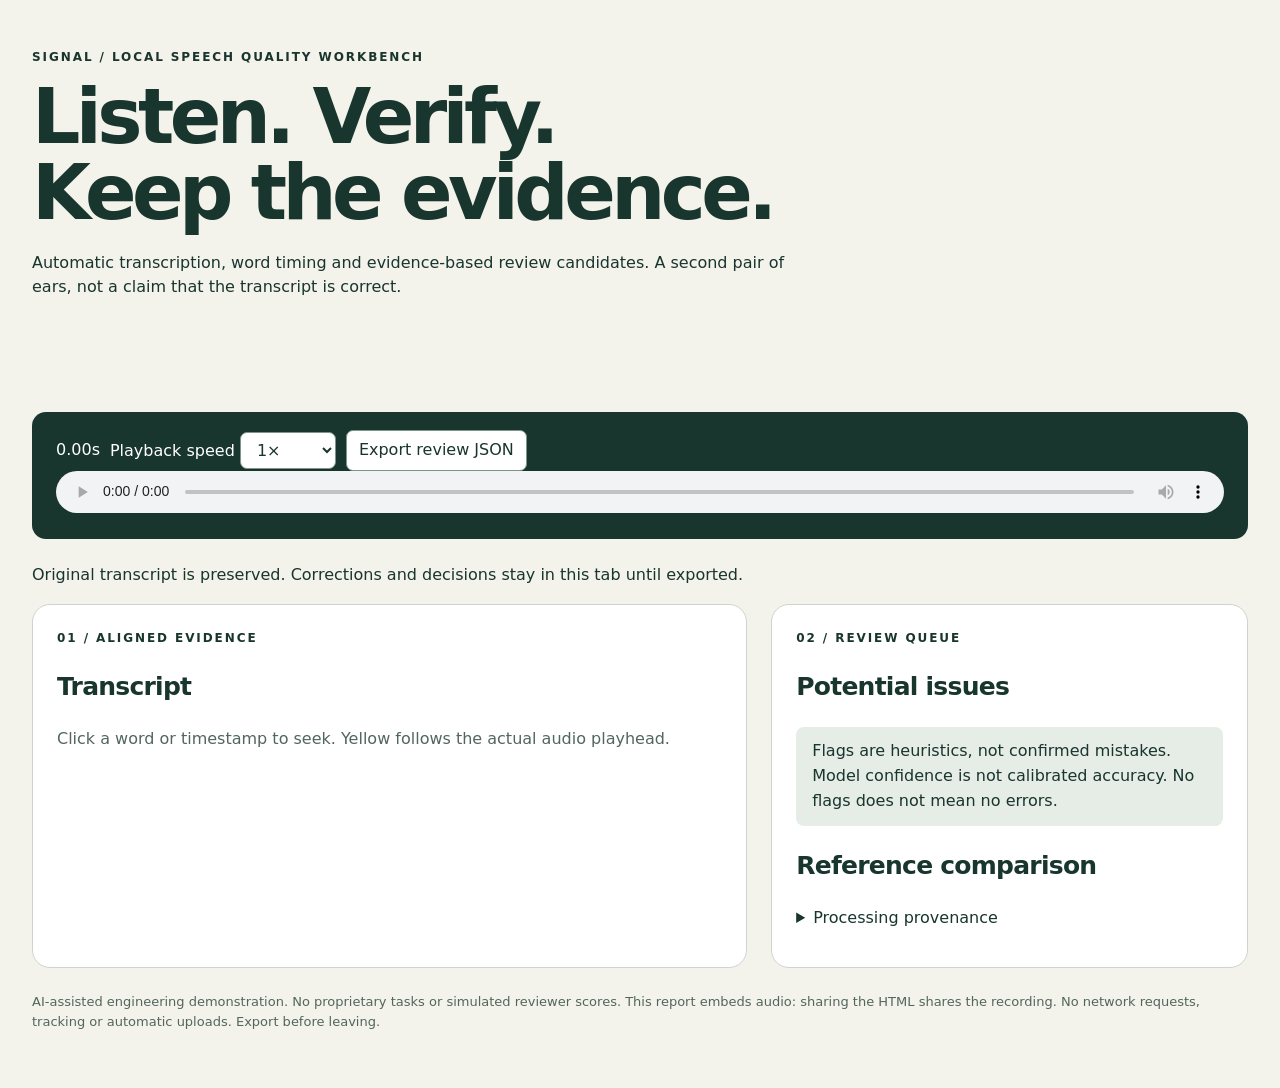
==== tools/speech-qa/speechqa/report.html @ 75f37c74 "Add Signal local speech QA with real ASR, evidence checks, playback and tested review export" ====
<!doctype html><html lang="en"><head><meta charset="utf-8"><meta name="viewport" content="width=device-width,initial-scale=1"><title>Signal / Speech QA</title><style>
:root{color-scheme:light;--ink:#18352e;--muted:#52665e;--paper:#f3f2eb;--line:#ccd5ce;--accent:#d3ee6f}*{box-sizing:border-box}body{margin:0;background:var(--paper);color:var(--ink);font:16px/1.55 system-ui,sans-serif}header,main{max-width:1280px;margin:auto;padding:32px}header{padding-top:48px}h1{font-size:clamp(40px,6vw,76px);letter-spacing:-.06em;line-height:1;margin:12px 0 20px}h2{font-size:25px;letter-spacing:-.03em}p{max-width:75ch}.eyebrow{font-size:12px;letter-spacing:.16em;font-weight:750;text-transform:uppercase}.muted,small{color:var(--muted)}.grid{display:grid;grid-template-columns:minmax(0,1.5fr) minmax(280px,1fr);gap:24px}.panel{background:#fff;border:1px solid var(--line);border-radius:18px;padding:24px;min-width:0}.player{position:sticky;top:0;z-index:2;background:var(--ink);color:white;padding:18px 24px;border-radius:14px;margin-bottom:24px}audio{width:100%;height:42px}.segment{padding:20px 0;border-top:1px solid var(--line)}button,select{font:inherit;border:1px solid #7f9588;border-radius:7px;padding:7px 12px;color:var(--ink);background:white;cursor:pointer}button:hover{background:var(--accent)}button:focus-visible,textarea:focus-visible,select:focus-visible{outline:3px solid #3d7765;outline-offset:3px}.word{border:0;padding:2px 3px;background:transparent;border-radius:3px}.word.active{background:var(--accent);box-shadow:0 2px var(--ink)}textarea{font:inherit;width:100%;padding:10px;border:1px solid #94a499;border-radius:7px;min-height:78px}.flag{border-top:1px solid var(--line);padding:18px 0}.badge{font-size:12px;background:#f4dfba;padding:4px 7px;border-radius:4px}.toolbar{display:flex;gap:10px;flex-wrap:wrap;align-items:center}.summary{display:flex;gap:28px;margin:24px 0;flex-wrap:wrap}.summary strong{font-size:30px;display:block}.note{padding:12px 16px;background:#e6ece6;border-radius:8px}footer{padding:24px 0;color:var(--muted);font-size:13px}#status{min-height:24px}details{margin:12px 0}pre{white-space:pre-wrap;overflow-wrap:anywhere;font-size:12px}@media(max-width:800px){.grid{grid-template-columns:1fr}header,main{padding:20px}.panel{padding:18px}}
</style></head><body><header><div class="eyebrow">Signal / Local speech quality workbench</div><h1>Listen. Verify.<br>Keep the evidence.</h1><p>Automatic transcription, word timing and evidence-based review candidates. A second pair of ears, not a claim that the transcript is correct.</p><div id="summary" class="summary"></div><p class="muted" id="model"></p></header><main><div class="player"><div class="toolbar"><span id="clock">0.00s</span><label>Playback speed <select id="speed"><option value=".75">0.75×</option><option value="1" selected>1×</option><option value="1.5">1.5×</option></select></label><button id="export">Export review JSON</button></div><audio id="audio" controls preload="metadata" src="AUDIO_PAYLOAD"></audio></div><p id="status" role="status">Original transcript is preserved. Corrections and decisions stay in this tab until exported.</p><div class="grid"><section class="panel"><div class="eyebrow">01 / Aligned evidence</div><h2>Transcript</h2><p class="muted">Click a word or timestamp to seek. Yellow follows the actual audio playhead.</p><div id="transcript"></div></section><aside class="panel"><div class="eyebrow">02 / Review queue</div><h2>Potential issues</h2><p class="note">Flags are heuristics, not confirmed mistakes. Model confidence is not calibrated accuracy. No flags does not mean no errors.</p><div id="flags"></div><h2>Reference comparison</h2><div id="reference"></div><details><summary>Processing provenance</summary><pre id="provenance"></pre></details></aside></div><footer>AI-assisted engineering demonstration. No proprietary tasks or simulated reviewer scores. This report embeds audio: sharing the HTML shares the recording. No network requests, tracking or automatic uploads. Export before leaving.</footer></main><script type="application/json" id="data">DATA_PAYLOAD</script><script>SCRIPT_PAYLOAD</script></body></html>
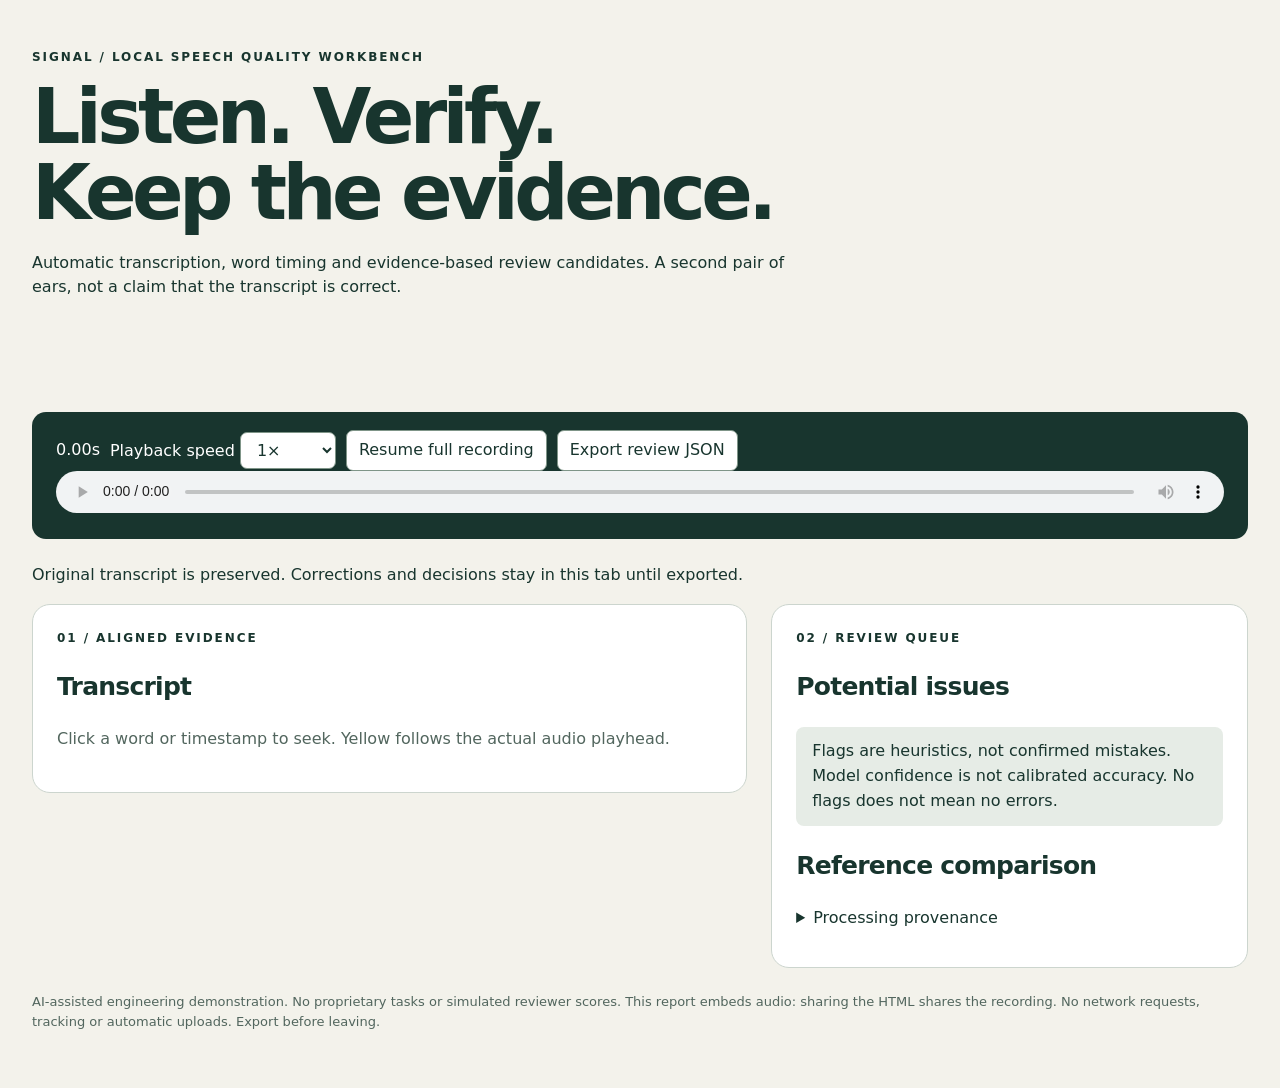
==== commit 16b62cb5: "Link transcript differences to conservative audio evidence and playable context" ====
--- a/tools/speech-qa/speechqa/report.html
+++ b/tools/speech-qa/speechqa/report.html
@@ -1,3 +1,3 @@
 <!doctype html><html lang="en"><head><meta charset="utf-8"><meta name="viewport" content="width=device-width,initial-scale=1"><title>Signal / Speech QA</title><style>
-:root{color-scheme:light;--ink:#18352e;--muted:#52665e;--paper:#f3f2eb;--line:#ccd5ce;--accent:#d3ee6f}*{box-sizing:border-box}body{margin:0;background:var(--paper);color:var(--ink);font:16px/1.55 system-ui,sans-serif}header,main{max-width:1280px;margin:auto;padding:32px}header{padding-top:48px}h1{font-size:clamp(40px,6vw,76px);letter-spacing:-.06em;line-height:1;margin:12px 0 20px}h2{font-size:25px;letter-spacing:-.03em}p{max-width:75ch}.eyebrow{font-size:12px;letter-spacing:.16em;font-weight:750;text-transform:uppercase}.muted,small{color:var(--muted)}.grid{display:grid;grid-template-columns:minmax(0,1.5fr) minmax(280px,1fr);gap:24px}.panel{background:#fff;border:1px solid var(--line);border-radius:18px;padding:24px;min-width:0}.player{position:sticky;top:0;z-index:2;background:var(--ink);color:white;padding:18px 24px;border-radius:14px;margin-bottom:24px}audio{width:100%;height:42px}.segment{padding:20px 0;border-top:1px solid var(--line)}button,select{font:inherit;border:1px solid #7f9588;border-radius:7px;padding:7px 12px;color:var(--ink);background:white;cursor:pointer}button:hover{background:var(--accent)}button:focus-visible,textarea:focus-visible,select:focus-visible{outline:3px solid #3d7765;outline-offset:3px}.word{border:0;padding:2px 3px;background:transparent;border-radius:3px}.word.active{background:var(--accent);box-shadow:0 2px var(--ink)}textarea{font:inherit;width:100%;padding:10px;border:1px solid #94a499;border-radius:7px;min-height:78px}.flag{border-top:1px solid var(--line);padding:18px 0}.badge{font-size:12px;background:#f4dfba;padding:4px 7px;border-radius:4px}.toolbar{display:flex;gap:10px;flex-wrap:wrap;align-items:center}.summary{display:flex;gap:28px;margin:24px 0;flex-wrap:wrap}.summary strong{font-size:30px;display:block}.note{padding:12px 16px;background:#e6ece6;border-radius:8px}footer{padding:24px 0;color:var(--muted);font-size:13px}#status{min-height:24px}details{margin:12px 0}pre{white-space:pre-wrap;overflow-wrap:anywhere;font-size:12px}@media(max-width:800px){.grid{grid-template-columns:1fr}header,main{padding:20px}.panel{padding:18px}}
-</style></head><body><header><div class="eyebrow">Signal / Local speech quality workbench</div><h1>Listen. Verify.<br>Keep the evidence.</h1><p>Automatic transcription, word timing and evidence-based review candidates. A second pair of ears, not a claim that the transcript is correct.</p><div id="summary" class="summary"></div><p class="muted" id="model"></p></header><main><div class="player"><div class="toolbar"><span id="clock">0.00s</span><label>Playback speed <select id="speed"><option value=".75">0.75×</option><option value="1" selected>1×</option><option value="1.5">1.5×</option></select></label><button id="export">Export review JSON</button></div><audio id="audio" controls preload="metadata" src="AUDIO_PAYLOAD"></audio></div><p id="status" role="status">Original transcript is preserved. Corrections and decisions stay in this tab until exported.</p><div class="grid"><section class="panel"><div class="eyebrow">01 / Aligned evidence</div><h2>Transcript</h2><p class="muted">Click a word or timestamp to seek. Yellow follows the actual audio playhead.</p><div id="transcript"></div></section><aside class="panel"><div class="eyebrow">02 / Review queue</div><h2>Potential issues</h2><p class="note">Flags are heuristics, not confirmed mistakes. Model confidence is not calibrated accuracy. No flags does not mean no errors.</p><div id="flags"></div><h2>Reference comparison</h2><div id="reference"></div><details><summary>Processing provenance</summary><pre id="provenance"></pre></details></aside></div><footer>AI-assisted engineering demonstration. No proprietary tasks or simulated reviewer scores. This report embeds audio: sharing the HTML shares the recording. No network requests, tracking or automatic uploads. Export before leaving.</footer></main><script type="application/json" id="data">DATA_PAYLOAD</script><script>SCRIPT_PAYLOAD</script></body></html>
+:root{color-scheme:light;--ink:#18352e;--muted:#52665e;--paper:#f3f2eb;--line:#ccd5ce;--accent:#d3ee6f}*{box-sizing:border-box}body{margin:0;background:var(--paper);color:var(--ink);font:16px/1.55 system-ui,sans-serif}header,main{max-width:1280px;margin:auto;padding:32px}header{padding-top:48px}h1{font-size:clamp(40px,6vw,76px);letter-spacing:-.06em;line-height:1;margin:12px 0 20px}h2{font-size:25px;letter-spacing:-.03em}p{max-width:75ch}.eyebrow{font-size:12px;letter-spacing:.16em;font-weight:750;text-transform:uppercase}.muted,small{color:var(--muted)}.grid{align-items:start;display:grid;grid-template-columns:minmax(0,1.5fr) minmax(280px,1fr);gap:24px}.panel{background:#fff;border:1px solid var(--line);border-radius:18px;padding:24px;min-width:0}.player{position:sticky;top:0;z-index:2;background:var(--ink);color:white;padding:18px 24px;border-radius:14px;margin-bottom:24px}audio{width:100%;height:42px}.segment{padding:20px 0;border-top:1px solid var(--line)}button,select{font:inherit;border:1px solid #7f9588;border-radius:7px;padding:7px 12px;color:var(--ink);background:white;cursor:pointer}button:hover{background:var(--accent)}button:focus-visible,textarea:focus-visible,select:focus-visible{outline:3px solid #3d7765;outline-offset:3px}.word{border:0;padding:2px 3px;background:transparent;border-radius:3px}.word.active{background:var(--accent);box-shadow:0 2px var(--ink)}textarea{font:inherit;width:100%;padding:10px;border:1px solid #94a499;border-radius:7px;min-height:78px}.flag{border-top:1px solid var(--line);padding:18px 0}.badge{font-size:12px;background:#f4dfba;padding:4px 7px;border-radius:4px}.toolbar{display:flex;gap:10px;flex-wrap:wrap;align-items:center}.summary{display:flex;gap:28px;margin:24px 0;flex-wrap:wrap}.summary strong{font-size:30px;display:block}.note{padding:12px 16px;background:#e6ece6;border-radius:8px}footer{padding:24px 0;color:var(--muted);font-size:13px}#status{min-height:24px}details{margin:12px 0}pre{white-space:pre-wrap;overflow-wrap:anywhere;font-size:12px}@media(max-width:800px){.grid{grid-template-columns:1fr}header,main{padding:20px}.panel{padding:18px}}
+</style></head><body><header><div class="eyebrow">Signal / Local speech quality workbench</div><h1>Listen. Verify.<br>Keep the evidence.</h1><p>Automatic transcription, word timing and evidence-based review candidates. A second pair of ears, not a claim that the transcript is correct.</p><div id="summary" class="summary"></div><p class="muted" id="model"></p></header><main><div class="player"><div class="toolbar"><span id="clock">0.00s</span><label>Playback speed <select id="speed"><option value=".75">0.75×</option><option value="1" selected>1×</option><option value="1.5">1.5×</option></select></label><button id="full-playback">Resume full recording</button><button id="export">Export review JSON</button></div><audio id="audio" controls preload="metadata" src="AUDIO_PAYLOAD"></audio></div><p id="status" role="status">Original transcript is preserved. Corrections and decisions stay in this tab until exported.</p><div class="grid"><section class="panel"><div class="eyebrow">01 / Aligned evidence</div><h2>Transcript</h2><p class="muted">Click a word or timestamp to seek. Yellow follows the actual audio playhead.</p><div id="transcript"></div></section><aside class="panel"><div class="eyebrow">02 / Review queue</div><h2>Potential issues</h2><p class="note">Flags are heuristics, not confirmed mistakes. Model confidence is not calibrated accuracy. No flags does not mean no errors.</p><div id="flags"></div><h2>Reference comparison</h2><div id="reference"></div><details><summary>Processing provenance</summary><pre id="provenance"></pre></details></aside></div><footer>AI-assisted engineering demonstration. No proprietary tasks or simulated reviewer scores. This report embeds audio: sharing the HTML shares the recording. No network requests, tracking or automatic uploads. Export before leaving.</footer></main><script type="application/json" id="data">DATA_PAYLOAD</script><script>SCRIPT_PAYLOAD</script></body></html>
